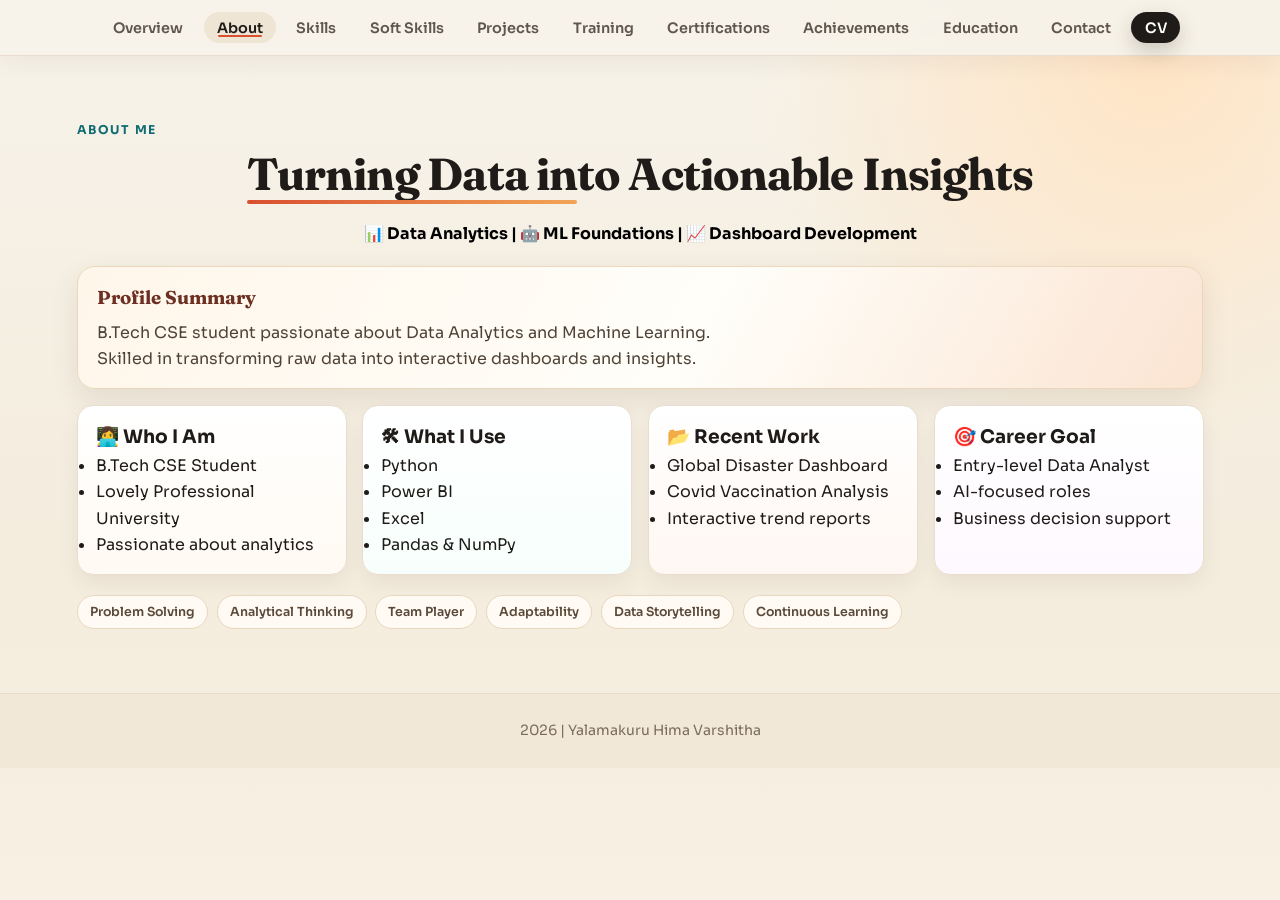
==== about.html @ b6ab5178 "first commit" ====
<!DOCTYPE html>
<html lang="en">
<head>
  <meta charset="UTF-8">
  <meta name="viewport" content="width=device-width, initial-scale=1.0">
  <title>About | Yalamakuru Hima Varshitha</title>
  <link rel="preconnect" href="https://fonts.googleapis.com">
  <link rel="preconnect" href="https://fonts.gstatic.com" crossorigin>
  <link href="https://fonts.googleapis.com/css2?family=Sora:wght@400;500;600;700;800&family=Fraunces:opsz,wght@9..144,600;9..144,700&display=swap" rel="stylesheet">
  <link rel="stylesheet" href="example.css">
</head>
<body>
  <nav><ul><li><a href="example.html">Overview</a></li><li><a href="about.html">About</a></li><li><a href="skills.html">Skills</a></li><li><a href="softskills.html">Soft Skills</a></li><li><a href="projects.html">Projects</a></li><li><a href="training.html">Training</a></li><li><a href="certifications.html">Certifications</a></li><li><a href="achievements.html">Achievements</a></li><li><a href="education.html">Education</a></li><li><a href="contact.html">Contact</a></li><li><a href="cv.pdf" class="nav-cta" target="_blank" rel="noreferrer">CV</a></li></ul></nav>
  <section class="section">
    <p class="section-label">About Me</p>
    <h1 class="page-title">Turning Data into Actionable Insights</h1>
    <p class="hero-sub" style="text-align: center; font-weight: bold; color: black;">📊 Data Analytics | 🤖 ML Foundations | 📈 Dashboard Development</p>

    <div class="about-highlight reveal">
      <h3>Profile Summary</h3>
      <p>B.Tech CSE student passionate about Data Analytics and Machine Learning.<br>Skilled in transforming raw data into interactive dashboards and insights.</p>
    </div>

    <div class="about-grid reveal">
      <div class="about-panel about-card-a">
        <h3>👩‍💻 Who I Am</h3>
        <ul>
          <li>B.Tech CSE Student</li>
          <li>Lovely Professional University</li>
          <li>Passionate about analytics</li>
        </ul>
      </div>
      <div class="about-panel about-card-b">
        <h3>🛠 What I Use</h3>
        <ul>
          <li>Python</li>
          <li>Power BI</li>
          <li>Excel</li>
          <li>Pandas & NumPy</li>
        </ul>
      </div>
      <div class="about-panel about-card-c">
        <h3>📂 Recent Work</h3>
        <ul>
          <li>Global Disaster Dashboard</li>
          <li>Covid Vaccination Analysis</li>
          <li>Interactive trend reports</li>
        </ul>
      </div>
      <div class="about-panel about-card-d">
        <h3>🎯 Career Goal</h3>
        <ul>
          <li>Entry-level Data Analyst</li>
          <li>AI-focused roles</li>
          <li>Business decision support</li>
        </ul>
      </div>
    </div>

    <div class="about-traits reveal">
      <span class="trait-chip">Problem Solving</span>
      <span class="trait-chip">Analytical Thinking</span>
      <span class="trait-chip">Team Player</span>
      <span class="trait-chip">Adaptability</span>
      <span class="trait-chip">Data Storytelling</span>
      <span class="trait-chip">Continuous Learning</span>
    </div>
  </section>

  <footer><span id="year"></span> Yalamakuru Hima Varshitha</footer>
  <script src="example.js"></script>
</body>
</html>
---- example.css ----
* { box-sizing: border-box; margin: 0; padding: 0; }
:root {
  --bg: #f7f3ea;
  --bg-alt: #fff8ef;
  --card: #ffffff;
  --text: #1e1b18;
  --muted: #60564d;
  --line: #e8ddce;
  --accent: #d94f30;
  --accent-2: #0f6c73;
  --accent-soft: #ffe6d8;
  --radius: 16px;
  --shadow: 0 14px 40px rgba(78, 52, 30, 0.12);
  --shadow-soft: 0 10px 28px rgba(68, 46, 28, 0.1);
}
html { scroll-behavior: smooth; }
body {
  font-family: 'Sora', sans-serif;
  color: var(--text);
  background: radial-gradient(circle at 90% 6%, #ffe4c4 0%, transparent 28%), linear-gradient(180deg, var(--bg), #f4ecdd 65%, #f8f0e3 100%);
  line-height: 1.65;
  min-height: 100vh;
  text-rendering: optimizeLegibility;
}
body::before {
  content: "";
  position: fixed;
  inset: 0;
  pointer-events: none;
  opacity: 0.2;
  background-image: radial-gradient(rgba(255, 255, 255, 0.6) 1px, transparent 1px);
  background-size: 20px 20px;
  mask-image: linear-gradient(180deg, rgba(0, 0, 0, 0.2), transparent 60%);
  z-index: -1;
}
nav {
  position: sticky;
  top: 0;
  z-index: 30;
  border-bottom: 1px solid var(--line);
  backdrop-filter: blur(8px);
  background: rgba(247, 243, 234, 0.9);
  padding: 0.9rem 2.2rem;
  box-shadow: 0 8px 24px rgba(33, 24, 16, 0.05);
  transition: padding 0.22s ease, box-shadow 0.22s ease, background 0.22s ease;
}
nav.scrolled {
  padding-top: 0.65rem;
  padding-bottom: 0.65rem;
  box-shadow: 0 12px 22px rgba(33, 24, 16, 0.1);
  background: rgba(247, 243, 234, 0.96);
}
nav ul { list-style: none; display: flex; flex-wrap: wrap; gap: 0.45rem; justify-content: center; max-width: 1220px; margin: 0 auto; }
nav a {
  text-decoration: none;
  color: var(--muted);
  font-size: 0.9rem;
  font-weight: 600;
  padding: 0.42rem 0.82rem;
  border-radius: 999px;
  transition: all 0.2s;
  position: relative;
}
nav a:hover, nav a.active { background: #efe5d4; color: var(--text); }
nav a::after {
  content: "";
  position: absolute;
  left: 14px;
  right: 14px;
  bottom: 6px;
  height: 2px;
  border-radius: 2px;
  background: var(--accent);
  transform: scaleX(0);
  transform-origin: center;
  transition: transform 0.24s ease;
}
nav a:hover::after,
nav a.active::after {
  transform: scaleX(1);
}
nav .nav-cta {
  background: var(--text);
  color: #fff;
  box-shadow: 0 8px 20px rgba(30, 27, 24, 0.2);
}
.nav-cta::after {
  display: none;
}
.nav-cta:hover {
  transform: translateY(-1px);
}
.hero {
  position: relative;
  display: grid;
  grid-template-columns: 1.2fr 0.8fr;
  gap: 2rem;
  align-items: center;
  min-height: 78vh;
  padding: 4.5rem 6%;
  max-width: 1220px;
  margin: 0 auto;
}
.orb { position: absolute; border-radius: 50%; pointer-events: none; opacity: 0.42; filter: blur(1px); }
.orb-a { width: 280px; height: 280px; background: #ffc27a; right: 8%; top: 10%; animation: float 7s ease-in-out infinite; }
.orb-b { width: 140px; height: 140px; background: #89d4d9; right: 23%; top: 62%; animation: float 9s ease-in-out infinite reverse; }
@keyframes float { 0%,100% { transform: translateY(0); } 50% { transform: translateY(-18px); } }
.kicker {
  display: inline-block;
  padding: 0.28rem 0.8rem;
  border-radius: 999px;
  background: #fce8d6;
  color: #8e3c25;
  font-size: 0.78rem;
  letter-spacing: 0.04em;
  text-transform: uppercase;
  margin-bottom: 1rem;
}
.hero h1, .page-title, h2 { font-family: 'Fraunces', serif; letter-spacing: -0.02em; line-height: 1.08; }
.hero h1 { font-size: clamp(2rem, 5vw, 4rem); margin-bottom: 1rem; }
.typewriter {
  font-family: 'Fraunces', serif;
  font-weight: 700;
  font-size: clamp(1.1rem, 2.5vw, 1.7rem);
  color: var(--text);
  margin-bottom: 0.8rem;
  min-height: 1.4em;
  letter-spacing: 0.01em;
  position: relative;
}

.typewriter::after {
  content: "|";
  position: absolute;
  right: -0.2em;
  top: 0;
  opacity: 0.7;
  animation: blink 1.1s steps(1) infinite;
}

@keyframes blink {
  0%, 49% { opacity: 0.7; }
  50%, 100% { opacity: 0; }
}

.hero-sub { color: var(--muted); max-width: 580px; }
.hero-btns { margin-top: 1.5rem; display: flex; gap: 0.8rem; flex-wrap: wrap; }
.hero-stats {
  margin-top: 1.3rem;
  display: grid;
  grid-template-columns: repeat(2, minmax(0, 1fr));
  gap: 0.55rem;
  max-width: 520px;
}
.stat-pill {
  border: 1px solid #ead9c3;
  background: #fffaf3;
  border-radius: 12px;
  padding: 0.6rem 0.7rem;
  display: grid;
  gap: 0.1rem;
}
.stat-pill strong {
  font-size: 1.05rem;
  line-height: 1.1;
  color: #7e2f20;
}
.stat-pill span {
  font-size: 0.75rem;
  color: var(--muted);
}
.btn-dark, .btn-ghost {
  text-decoration: none;
  font-size: 0.88rem;
  font-weight: 700;
  border-radius: 999px;
  padding: 0.72rem 1.25rem;
  transition: transform 0.2s, box-shadow 0.2s;
  position: relative;
  overflow: hidden;
}
.btn-dark {
  background: linear-gradient(135deg, #dc5638 0%, #c13d24 100%);
  color: #fff;
}
.btn-ghost {
  border: 1px solid var(--text);
  color: var(--text);
  background: #fffdf9;
}
.btn-dark:hover, .btn-ghost:hover { transform: translateY(-2px); box-shadow: var(--shadow); }
.btn-dark::before,
.btn-ghost::before {
  content: "";
  position: absolute;
  inset: 0;
  transform: translateX(-100%);
  background: linear-gradient(90deg, transparent, rgba(255, 255, 255, 0.35), transparent);
  transition: transform 0.5s ease;
}
.btn-dark:hover::before,
.btn-ghost:hover::before {
  transform: translateX(100%);
}
.photo-ring {
  width: min(360px, 80vw);
  aspect-ratio: 1 / 1;
  border-radius: 38% 62% 67% 33% / 31% 47% 53% 69%;
  overflow: hidden;
  background: linear-gradient(135deg, #ffd299, #f6a76b);
  box-shadow: var(--shadow);
}
.photo-ring img { width: 100%; height: 100%; object-fit: cover; }
.photo-fallback {
  display: none;
  place-items: center;
  height: 100%;
  font-family: 'Fraunces', serif;
  font-size: 4rem;
  color: #fff;
}
.section { padding: 4rem 6%; }
.section.alt { background: var(--bg-alt); border-top: 1px solid var(--line); border-bottom: 1px solid var(--line); }
.section-label { color: var(--accent-2); text-transform: uppercase; letter-spacing: 0.12em; font-size: 0.76rem; margin-bottom: 0.6rem; font-weight: 700; }
h2, .page-title { font-size: clamp(1.9rem, 4vw, 2.8rem); margin-bottom: 1.4rem; }
.section h2,
.section .page-title {
  position: relative;
  width: fit-content;
}
.section h2::after,
.section .page-title::after {
  content: "";
  position: absolute;
  left: 0;
  bottom: -0.35rem;
  width: 42%;
  height: 4px;
  border-radius: 4px;
  background: linear-gradient(90deg, var(--accent), #f2a456);
}
.section > * {
  max-width: 1220px;
  margin-inline: auto;
}
.project-badge {
  margin: 1.5rem auto 2rem;
  text-align: center;
  max-width: 520px;
}

.project-badge img {
  width: 100%;
  height: auto;
  border-radius: 18px;
  box-shadow: var(--shadow-soft);
  border: 1px solid rgba(0, 0, 0, 0.06);
}
.about-grid, .list-grid, .card-grid, .softskill-grid {
  display: grid;
  gap: 1rem;
  grid-template-columns: repeat(auto-fit, minmax(230px, 1fr));
}
.about-highlight {
  margin-top: 1.2rem;
  margin-bottom: 1rem;
  background: linear-gradient(120deg, #fff6ea 0%, #fffef9 55%, #fbe4d2 100%);
  border: 1px solid #ebd7bb;
  border-radius: 18px;
  padding: 1rem 1.2rem;
  box-shadow: var(--shadow-soft);
}
.about-highlight h3 {
  font-family: 'Fraunces', serif;
  color: #6c2f22;
  margin-bottom: 0.35rem;
}
.about-highlight p {
  color: #4f4337;
}
.focus-grid {
  display: grid;
  grid-template-columns: repeat(auto-fit, minmax(220px, 1fr));
  gap: 1rem;
}
.list-card, .card, .softskill-card, .about-panel {
  background: var(--card);
  border: 1px solid var(--line);
  border-radius: var(--radius);
  padding: 1rem 1.1rem;
  box-shadow: 0 8px 22px rgba(34, 23, 14, 0.06);
  transition: transform 0.25s ease, box-shadow 0.25s ease, border-color 0.25s ease;
  transform-origin: center;
  will-change: transform;
}
.list-card:hover, .card:hover, .softskill-card:hover, .about-panel:hover {
  transform: translateY(-4px);
  border-color: #dcc3a4;
  box-shadow: 0 16px 30px rgba(47, 31, 19, 0.12);
}
.about-card-a { background: linear-gradient(180deg, #fff 0%, #fffaf3 100%); }
.about-card-b { background: linear-gradient(180deg, #fff 0%, #f7fffc 100%); }
.about-card-c { background: linear-gradient(180deg, #fff 0%, #fff7f2 100%); }
.about-card-d { background: linear-gradient(180deg, #fff 0%, #fef9ff 100%); }
.about-traits {
  margin-top: 1.2rem;
  display: flex;
  flex-wrap: wrap;
  gap: 0.55rem;
}
.softskills-highlight {
  margin-top: 1.1rem;
  margin-bottom: 1rem;
  background: linear-gradient(120deg, #fef7eb 0%, #fffdf8 55%, #fbe6d6 100%);
  border: 1px solid #ead7be;
  border-radius: 18px;
  padding: 1rem 1.2rem;
  box-shadow: var(--shadow-soft);
}
.softskills-highlight h3 {
  font-family: 'Fraunces', serif;
  margin-bottom: 0.35rem;
  color: #6c2f22;
}
.softskills-showcase {
  margin-top: 0.5rem;
}
.softskill-badge {
  display: inline-block;
  min-width: 2rem;
  text-align: center;
  border-radius: 999px;
  border: 1px solid #e8ceb0;
  background: #fff;
  color: #8a3d2a;
  font-size: 0.72rem;
  font-weight: 700;
  padding: 0.2rem 0.45rem;
  margin-bottom: 0.55rem;
}
.softskill-image {
  width: 100%;
  max-width: 210px;
  height: 120px;
  object-fit: cover;
  border-radius: 14px;
  border: 1px solid #e9d4b7;
  background: #fff9ef;
  display: block;
  margin: 0.2rem auto 0.65rem;
}
.soft-a { background: linear-gradient(180deg, #fff 0%, #fffaf3 100%); }
.soft-b { background: linear-gradient(180deg, #fff 0%, #f7fffc 100%); }
.soft-c { background: linear-gradient(180deg, #fff 0%, #f9f9ff 100%); }
.soft-d { background: linear-gradient(180deg, #fff 0%, #fff8f3 100%); }
.soft-e { background: linear-gradient(180deg, #fff 0%, #f7fffa 100%); }
.soft-f { background: linear-gradient(180deg, #fff 0%, #fff6fb 100%); }
.trait-chip {
  border-radius: 999px;
  padding: 0.35rem 0.75rem;
  font-size: 0.78rem;
  font-weight: 600;
  color: #5b4a39;
  border: 1px solid #e8d6be;
  background: #fffaf4;
}
.card-interactive {
  transform-style: preserve-3d;
}
.focus-card {
  background: linear-gradient(180deg, #fffdf8 0%, #fff7eb 100%);
  border: 1px solid #ecdcc5;
  border-radius: var(--radius);
  padding: 1rem 1.1rem;
  box-shadow: var(--shadow-soft);
}
.focus-card h3 {
  font-family: 'Fraunces', serif;
  font-size: 1.15rem;
  margin-bottom: 0.4rem;
}
.focus-card p {
  color: var(--muted);
}
.card-label {
  display: inline-block;
  margin-bottom: 0.6rem;
  font-size: 0.75rem;
  font-weight: 700;
  color: #7f412f;
  background: #fbe6d7;
  padding: 0.2rem 0.6rem;
  border-radius: 999px;
}
.tags { display: flex; flex-wrap: wrap; gap: 0.45rem; margin-top: 0.8rem; }
.tags span, .tech-chip {
  border: 1px solid #ecd8be;
  background: #fff7ec;
  color: #574939;
  font-size: 0.78rem;
  border-radius: 999px;
  padding: 0.24rem 0.64rem;
  font-weight: 600;
}
.chip-wrap { display: flex; flex-wrap: wrap; gap: 0.5rem; }
.skills-showcase {
  margin-top: 1.2rem;
  display: grid;
  grid-template-columns: repeat(auto-fit, minmax(220px, 1fr));
  gap: 1rem;
}
.skill-category {
  background: linear-gradient(180deg, #fffefb 0%, #fff6ea 100%);
  border: 1px solid #ebd7bb;
  border-radius: 18px;
  padding: 1rem;
  box-shadow: var(--shadow-soft);
}
.skill-category h3 {
  font-family: 'Fraunces', serif;
  font-size: 1.15rem;
  margin-bottom: 0.7rem;
  color: #6c2f22;
}
.skill-category .tech-chip {
  background: #fff;
}
.skills-meter {
  margin-top: 1.6rem;
  background: #fff;
  border: 1px solid #ead9c3;
  border-radius: 18px;
  padding: 1rem;
  display: grid;
  gap: 0.9rem;
}
.meter-item {
  display: grid;
  gap: 0.4rem;
}
.meter-head {
  display: flex;
  justify-content: space-between;
  align-items: center;
  gap: 1rem;
  font-size: 0.86rem;
  color: #4b4035;
}
.meter-head span:last-child {
  color: #8e3c25;
  font-weight: 700;
}
.meter-track {
  height: 10px;
  border-radius: 999px;
  background: #f3e4cf;
  overflow: hidden;
}
.meter-fill {
  height: 100%;
  border-radius: 999px;
  background: linear-gradient(90deg, #d84f31 0%, #f08c4a 100%);
  box-shadow: 0 3px 10px rgba(216, 79, 49, 0.35);
}
.fill-90 { width: 90%; }
.fill-88 { width: 88%; }
.fill-82 { width: 82%; }
.fill-75 { width: 75%; }
.project-kpis {
  margin-top: 1.1rem;
  margin-bottom: 1.1rem;
  display: grid;
  grid-template-columns: repeat(auto-fit, minmax(170px, 1fr));
  gap: 0.7rem;
}
.project-kpi {
  border: 1px solid #ead7be;
  background: linear-gradient(180deg, #fffefb 0%, #fff7ec 100%);
  border-radius: 14px;
  padding: 0.65rem 0.75rem;
  display: grid;
  gap: 0.05rem;
}
.project-kpi strong {
  color: #8c3b28;
  font-size: 1.03rem;
}
.project-kpi span {
  font-size: 0.78rem;
  color: #6a5d50;
}
.project-card {
  overflow: hidden;
  background: white;
  box-shadow: 0 6px 18px rgba(0,0,0,0.08);
  border-radius: 16px;
}
.project-card:hover {
  transform: translateY(-5px);
  transition: 0.3s ease;
}
.project-visual {
  width: calc(100% + 2.2rem);
  margin: -1rem -1.1rem 0.9rem;
  height: 110px;
  border-bottom: 1px solid #ecdcc8;
}
.project-image {
  width: 100%;
  height: 220px;
  object-fit: cover;
  border-radius: 12px;
}
.impact {
  font-weight: bold;
  color: var(--accent);
}
.project-visual-a {
  background:
    radial-gradient(circle at 20% 30%, #ffd9b6 0%, transparent 30%),
    radial-gradient(circle at 80% 70%, #ffc291 0%, transparent 30%),
    linear-gradient(130deg, #fff4e8 0%, #ffe5cb 100%);
}
.project-visual-b {
  background:
    radial-gradient(circle at 24% 32%, #d0f1f3 0%, transparent 30%),
    radial-gradient(circle at 78% 68%, #b7e3ff 0%, transparent 30%),
    linear-gradient(130deg, #edf8ff 0%, #dff1ff 100%);
}
.project-outcome {
  margin-top: 0.7rem;
  font-size: 0.9rem;
  color: #5d5043;
}
.training-kpis {
  margin-top: 1.1rem;
  margin-bottom: 1.1rem;
  display: grid;
  grid-template-columns: repeat(auto-fit, minmax(170px, 1fr));
  gap: 0.7rem;
}
.training-kpi {
  border: 1px solid #ead7be;
  background: linear-gradient(180deg, #fffefb 0%, #fff7ec 100%);
  border-radius: 14px;
  padding: 0.65rem 0.75rem;
  display: grid;
  gap: 0.08rem;
}
.training-kpi strong {
  color: #8c3b28;
  font-size: 0.98rem;
}
.training-kpi span {
  font-size: 0.77rem;
  color: #6a5d50;
}
.cert-kpis {
  margin-top: 1.1rem;
  margin-bottom: 1.1rem;
  display: grid;
  grid-template-columns: repeat(auto-fit, minmax(170px, 1fr));
  gap: 0.7rem;
}
.cert-kpi {
  border: 1px solid #ead7be;
  background: linear-gradient(180deg, #fffefb 0%, #fff6ed 100%);
  border-radius: 14px;
  padding: 0.65rem 0.75rem;
  display: grid;
  gap: 0.08rem;
}
.cert-kpi strong {
  color: #8c3b28;
  font-size: 0.98rem;
}
.cert-kpi span {
  font-size: 0.77rem;
  color: #6a5d50;
}
.cert-grid {
  align-items: stretch;
}
.cert-card {
  background: linear-gradient(180deg, #fff 0%, #fffaf2 100%);
}
.cert-note {
  margin-top: 0.65rem;
  font-size: 0.9rem;
  color: #6a5140;
  background: #fff1de;
  border: 1px solid #f1d3ad;
  border-radius: 10px;
  padding: 0.5rem 0.65rem;
}
.cert-note strong {
  color: #c96a2f;
}
.achv-kpis {
  margin-top: 1.1rem;
  margin-bottom: 1.1rem;
  display: grid;
  grid-template-columns: repeat(auto-fit, minmax(170px, 1fr));
  gap: 0.7rem;
}
.achv-kpi {
  border: 1px solid #ead7be;
  background: linear-gradient(180deg, #fffefb 0%, #fff7ec 100%);
  border-radius: 14px;
  padding: 0.65rem 0.75rem;
  display: grid;
  gap: 0.08rem;
}
.achv-kpi strong {
  color: #8c3b28;
  font-size: 0.98rem;
}
.achv-kpi span {
  font-size: 0.77rem;
  color: #6a5d50;
}
.achv-grid {
  align-items: stretch;
}
.achv-card {
  background: linear-gradient(180deg, #fff 0%, #fffaf2 100%);
}
.edu-kpis {
  margin-top: 1.1rem;
  margin-bottom: 1.1rem;
  display: grid;
  grid-template-columns: repeat(auto-fit, minmax(170px, 1fr));
  gap: 0.7rem;
}
.edu-kpi {
  border: 1px solid #ead7be;
  background: linear-gradient(180deg, #fffefb 0%, #fff7ec 100%);
  border-radius: 14px;
  padding: 0.65rem 0.75rem;
  display: grid;
  gap: 0.08rem;
}
.edu-kpi strong {
  color: #8c3b28;
  font-size: 0.98rem;
}
.edu-kpi span {
  font-size: 0.77rem;
  color: #6a5d50;
}
.clean-list {
  list-style: none;
  padding-left: 0;
  margin-top: 0.45rem;
  color: var(--muted);
}
.clean-list li + li {
  margin-top: 0.3rem;
}
.edu-stack { display: grid; gap: 0.9rem; }
.edu-row { display: grid; grid-template-columns: 1fr; gap: 0.7rem; align-items: flex-start; }
.edu-dot { display: none; }
.edu-card {
  border: 1px solid #ead7be;
  background: linear-gradient(180deg, #fff 0%, #fffaf2 100%);
  border-radius: 14px;
  padding: 0.8rem 0.9rem;
}
.contact-layout {
  margin-top: 1rem;
  display: grid;
  grid-template-columns: 0.95fr 1.35fr;
  gap: 1rem;
  align-items: start;
}
.contact-intro {
  border: 1px solid #ead7be;
  background: linear-gradient(120deg, #fff6ea 0%, #fffef9 55%, #fbe4d2 100%);
  border-radius: 16px;
  padding: 1rem 1.1rem;
  box-shadow: var(--shadow-soft);
}
.contact-intro h3 {
  font-family: 'Fraunces', serif;
  color: #6c2f22;
  margin-bottom: 0.45rem;
}
.contact-intro p {
  color: #5d5043;
  margin-bottom: 0.65rem;
}
.contact-meta {
  font-size: 0.82rem;
  color: #66594d;
  margin-top: 0.25rem;
}
.contact-row {
  display: grid;
  gap: 0.8rem;
}
.contact-link {
  text-decoration: none;
  color: var(--text);
  border: 1px solid var(--line);
  border-radius: 12px;
  padding: 0.85rem 1rem;
  background: #fff;
  transition: transform 0.2s, border-color 0.2s;
  display: grid;
  grid-template-columns: 42px 1fr;
  align-items: center;
  gap: 0.65rem;
}
.contact-icon {
  width: 42px;
  height: 42px;
  border-radius: 11px;
  border: 1px solid #ecd6b8;
  background: #fff7ec;
  display: grid;
  place-items: center;
  color: #85402d;
}
.contact-text {
  display: grid;
  gap: 0.12rem;
}
.contact-link strong {
  font-size: 0.9rem;
  color: #5e2f22;
}
.contact-link span {
  font-size: 0.86rem;
  color: #5f5347;
}
.contact-link:hover { transform: translateX(4px); border-color: #c8ae8a; }
button:focus-visible,
a:focus-visible {
  outline: 3px solid #f08a72;
  outline-offset: 2px;
}
footer {
  text-align: center;
  padding: 1.6rem;
  color: #7a6c5b;
  border-top: 1px solid var(--line);
  background: #f2e8d8;
  font-size: 0.88rem;
}
.reveal { opacity: 0; transform: translateY(14px); transition: all 0.45s ease; }
.reveal {
  opacity: 0;
  transform: translateY(18px) scale(0.985);
  filter: blur(2px);
  transition: opacity 0.55s ease, transform 0.55s ease, filter 0.55s ease;
  transition-delay: var(--reveal-delay, 0ms);
}
.reveal.visible {
  opacity: 1;
  transform: translateY(0) scale(1);
  filter: blur(0);
}
@media (max-width: 900px) {
  .hero { grid-template-columns: 1fr; text-align: center; padding-top: 3rem; min-height: auto; }
  .hero-btns { justify-content: center; }
  .hero-sub { margin: 0 auto; }
  .hero-stats { margin-left: auto; margin-right: auto; }
  .photo-ring { margin: 0 auto; }
  .section { padding: 3.2rem 1rem; }
  nav { padding-inline: 1rem; }
  .contact-layout { grid-template-columns: 1fr; }
}

@media (max-width: 540px) {
  .hero-stats {
    grid-template-columns: 1fr;
  }
  .meter-head {
    font-size: 0.8rem;
  }
  .project-visual {
    height: 92px;
  }
  nav a {
    font-size: 0.82rem;
    padding: 0.35rem 0.65rem;
  }
}

@media (prefers-reduced-motion: reduce) {
  * {
    animation: none !important;
    transition: none !important;
  }
  .reveal {
    opacity: 1 !important;
    transform: none !important;
    filter: none !important;
  }
}
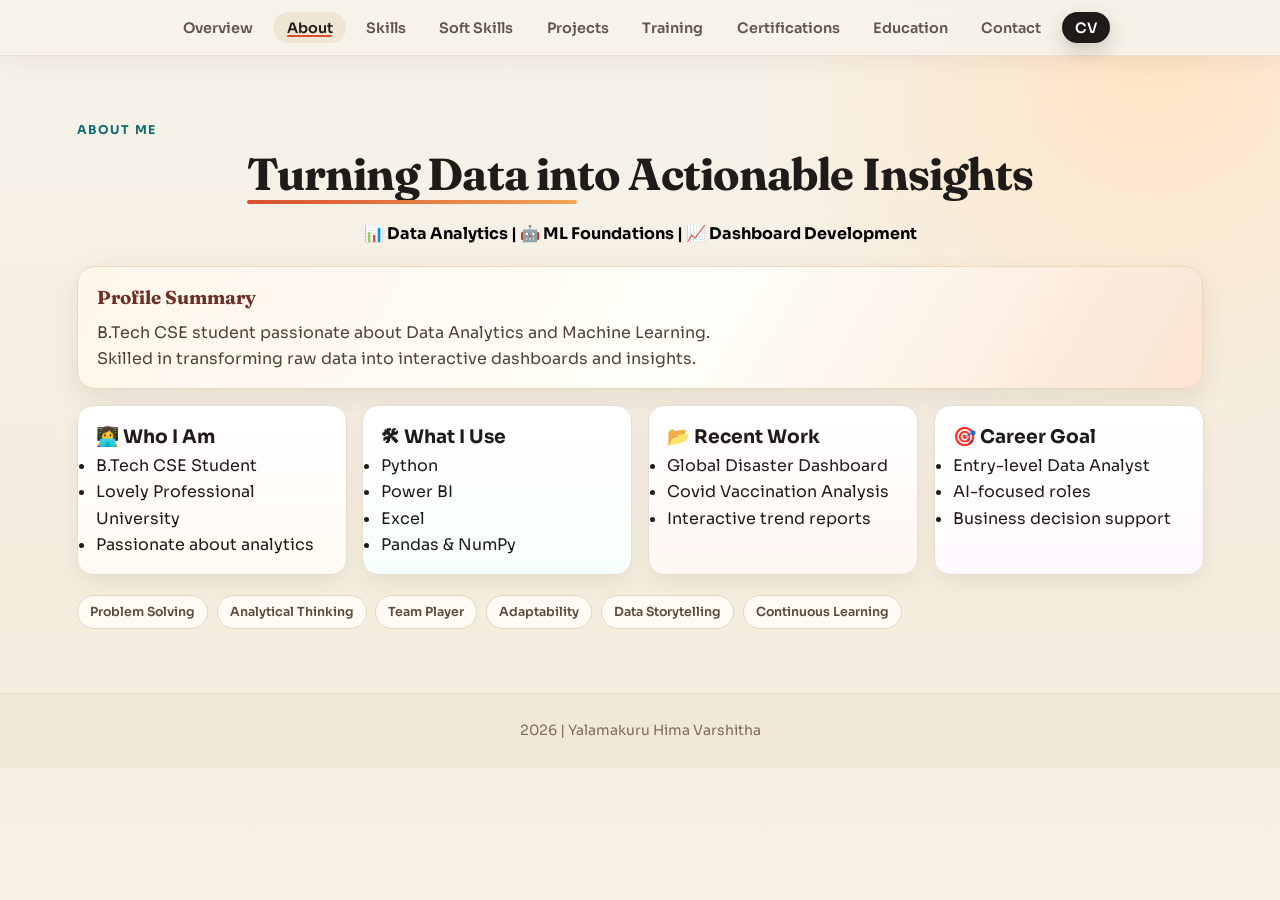
==== commit a7b4c6d0: "Clean up: Removed achievements page and all references" ====
--- a/about.html
+++ b/about.html
@@ -10,7 +10,7 @@
   <link rel="stylesheet" href="example.css">
 </head>
 <body>
-  <nav><ul><li><a href="example.html">Overview</a></li><li><a href="about.html">About</a></li><li><a href="skills.html">Skills</a></li><li><a href="softskills.html">Soft Skills</a></li><li><a href="projects.html">Projects</a></li><li><a href="training.html">Training</a></li><li><a href="certifications.html">Certifications</a></li><li><a href="achievements.html">Achievements</a></li><li><a href="education.html">Education</a></li><li><a href="contact.html">Contact</a></li><li><a href="cv.pdf" class="nav-cta" target="_blank" rel="noreferrer">CV</a></li></ul></nav>
+  <nav><ul><li><a href="index.html">Overview</a></li><li><a href="about.html">About</a></li><li><a href="skills.html">Skills</a></li><li><a href="softskills.html">Soft Skills</a></li><li><a href="projects.html">Projects</a></li><li><a href="training.html">Training</a></li><li><a href="certifications.html">Certifications</a></li><li><a href="education.html">Education</a></li><li><a href="contact.html">Contact</a></li><li><a href="cv.pdf" class="nav-cta" target="_blank" rel="noreferrer">CV</a></li></ul></nav>
   <section class="section">
     <p class="section-label">About Me</p>
     <h1 class="page-title">Turning Data into Actionable Insights</h1>
